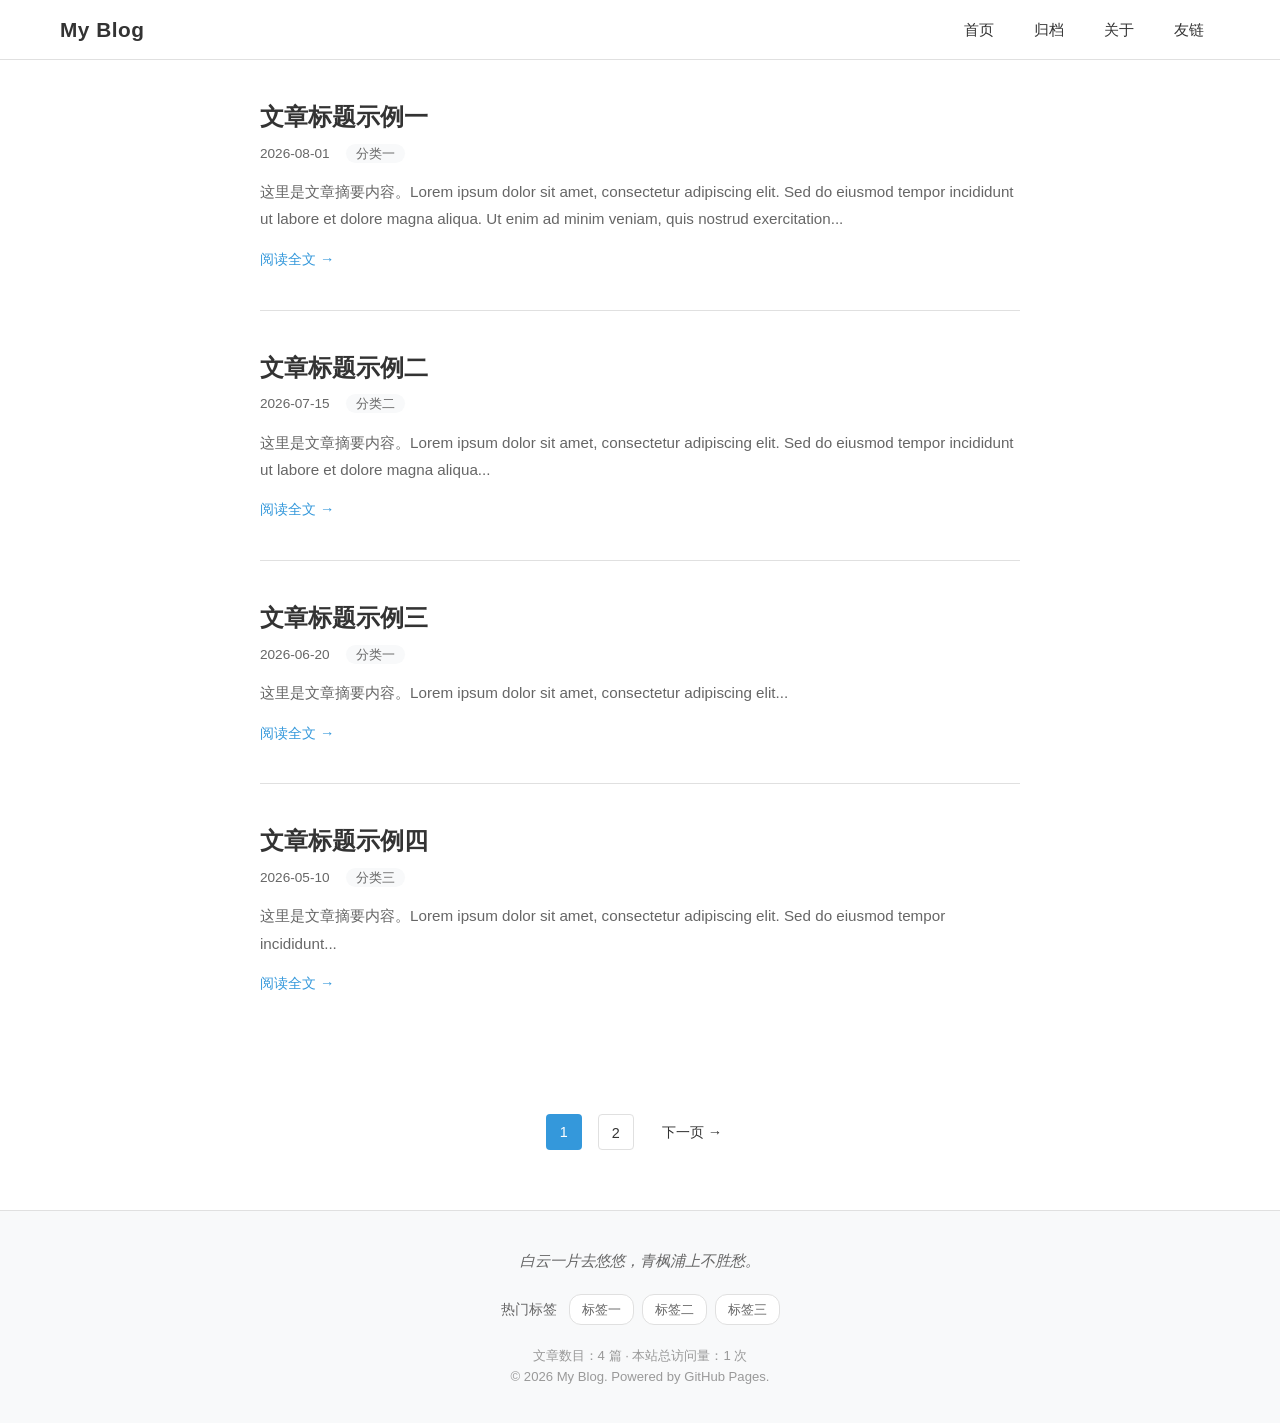
==== index.html @ 08bd2505 "初始化个人博客框架 - 首页/归档/关于/友链页面" ====
<!DOCTYPE html>
<html lang="zh-CN">
<head>
    <meta charset="UTF-8">
    <meta name="viewport" content="width=device-width, initial-scale=1.0">
    <title>My Blog</title>
    <link rel="stylesheet" href="css/style.css">
</head>
<body>
    <!-- 导航栏 -->
    <nav class="navbar">
        <div class="nav-container">
            <a href="index.html" class="nav-logo">My Blog</a>
            <ul class="nav-menu">
                <li><a href="index.html">首页</a></li>
                <li><a href="archives.html">归档</a></li>
                <li><a href="about.html">关于</a></li>
                <li><a href="friends.html">友链</a></li>
            </ul>
            <button class="nav-toggle" aria-label="菜单">
                <span></span><span></span><span></span>
            </button>
        </div>
    </nav>

    <!-- 主要内容区 -->
    <main class="main-content">
        <div class="post-list">
            <!-- 文章卡片 -->
            <article class="post-card">
                <h2 class="post-title"><a href="#">文章标题示例一</a></h2>
                <div class="post-meta">
                    <span class="post-date">2026-08-01</span>
                    <span class="post-category"><a href="#">分类一</a></span>
                </div>
                <div class="post-excerpt">
                    <p>这里是文章摘要内容。Lorem ipsum dolor sit amet, consectetur adipiscing elit. Sed do eiusmod tempor incididunt ut labore et dolore magna aliqua. Ut enim ad minim veniam, quis nostrud exercitation...</p>
                </div>
                <a href="#" class="read-more">阅读全文 →</a>
            </article>

            <article class="post-card">
                <h2 class="post-title"><a href="#">文章标题示例二</a></h2>
                <div class="post-meta">
                    <span class="post-date">2026-07-15</span>
                    <span class="post-category"><a href="#">分类二</a></span>
                </div>
                <div class="post-excerpt">
                    <p>这里是文章摘要内容。Lorem ipsum dolor sit amet, consectetur adipiscing elit. Sed do eiusmod tempor incididunt ut labore et dolore magna aliqua...</p>
                </div>
                <a href="#" class="read-more">阅读全文 →</a>
            </article>

            <article class="post-card">
                <h2 class="post-title"><a href="#">文章标题示例三</a></h2>
                <div class="post-meta">
                    <span class="post-date">2026-06-20</span>
                    <span class="post-category"><a href="#">分类一</a></span>
                </div>
                <div class="post-excerpt">
                    <p>这里是文章摘要内容。Lorem ipsum dolor sit amet, consectetur adipiscing elit...</p>
                </div>
                <a href="#" class="read-more">阅读全文 →</a>
            </article>

            <article class="post-card">
                <h2 class="post-title"><a href="#">文章标题示例四</a></h2>
                <div class="post-meta">
                    <span class="post-date">2026-05-10</span>
                    <span class="post-category"><a href="#">分类三</a></span>
                </div>
                <div class="post-excerpt">
                    <p>这里是文章摘要内容。Lorem ipsum dolor sit amet, consectetur adipiscing elit. Sed do eiusmod tempor incididunt...</p>
                </div>
                <a href="#" class="read-more">阅读全文 →</a>
            </article>

            <!-- 分页 -->
            <div class="pagination">
                <span class="page-current">1</span>
                <a href="#" class="page-link">2</a>
                <a href="#" class="page-next">下一页 →</a>
            </div>
        </div>
    </main>

    <!-- 底部 -->
    <footer class="footer">
        <div class="footer-content">
            <p class="footer-quote">白云一片去悠悠，青枫浦上不胜愁。</p>
            <div class="footer-tags">
                <span class="footer-tags-title">热门标签</span>
                <a href="#">标签一</a>
                <a href="#">标签二</a>
                <a href="#">标签三</a>
            </div>
            <div class="footer-info">
                <p>文章数目：4 篇 · 本站总访问量：<span id="visit-count">0</span> 次</p>
                <p>&copy; 2026 My Blog. Powered by GitHub Pages.</p>
            </div>
        </div>
    </footer>

    <script src="js/main.js"></script>
</body>
</html>
---- css/style.css ----
/* ===== 全局重置 ===== */
* {
    margin: 0;
    padding: 0;
    box-sizing: border-box;
}

:root {
    --primary-color: #3498db;
    --text-color: #333;
    --text-light: #666;
    --bg-color: #fff;
    --bg-light: #f8f9fa;
    --border-color: #e0e0e0;
    --shadow: 0 2px 8px rgba(0, 0, 0, 0.08);
    --max-width: 800px;
    --nav-height: 60px;
}

html {
    scroll-behavior: smooth;
}

body {
    font-family: -apple-system, BlinkMacSystemFont, "Segoe UI", "PingFang SC",
        "Hiragino Sans GB", "Microsoft YaHei", "Helvetica Neue", sans-serif;
    color: var(--text-color);
    background-color: var(--bg-color);
    line-height: 1.8;
    font-size: 16px;
}

a {
    color: var(--primary-color);
    text-decoration: none;
    transition: color 0.2s ease;
}

a:hover {
    color: #2980b9;
}

/* ===== 导航栏 ===== */
.navbar {
    position: fixed;
    top: 0;
    left: 0;
    width: 100%;
    height: var(--nav-height);
    background: rgba(255, 255, 255, 0.95);
    backdrop-filter: blur(10px);
    border-bottom: 1px solid var(--border-color);
    z-index: 1000;
}

.nav-container {
    max-width: 1200px;
    margin: 0 auto;
    height: 100%;
    display: flex;
    align-items: center;
    justify-content: space-between;
    padding: 0 20px;
}

.nav-logo {
    font-size: 1.3rem;
    font-weight: 700;
    color: var(--text-color);
    letter-spacing: 0.5px;
}

.nav-logo:hover {
    color: var(--primary-color);
}

.nav-menu {
    display: flex;
    list-style: none;
    gap: 8px;
}

.nav-menu a {
    display: block;
    padding: 8px 16px;
    color: var(--text-color);
    font-size: 0.95rem;
    border-radius: 4px;
    transition: all 0.2s ease;
}

.nav-menu a:hover {
    background-color: var(--bg-light);
    color: var(--primary-color);
}

.nav-menu a.active {
    color: var(--primary-color);
    font-weight: 600;
}

.nav-toggle {
    display: none;
    flex-direction: column;
    gap: 5px;
    background: none;
    border: none;
    cursor: pointer;
    padding: 4px;
}

.nav-toggle span {
    display: block;
    width: 24px;
    height: 2px;
    background-color: var(--text-color);
    border-radius: 2px;
    transition: all 0.3s ease;
}

.nav-toggle.active span:nth-child(1) {
    transform: rotate(45deg) translate(5px, 5px);
}
.nav-toggle.active span:nth-child(2) {
    opacity: 0;
}
.nav-toggle.active span:nth-child(3) {
    transform: rotate(-45deg) translate(5px, -5px);
}

/* ===== 主要内容区 ===== */
.main-content {
    max-width: var(--max-width);
    margin: 0 auto;
    padding: calc(var(--nav-height) + 40px) 20px 60px;
    min-height: calc(100vh - var(--nav-height));
}

/* ===== 首页文章列表 ===== */
.post-list {
    display: flex;
    flex-direction: column;
    gap: 40px;
}

.post-card {
    padding-bottom: 36px;
    border-bottom: 1px solid var(--border-color);
}

.post-card:last-of-type {
    border-bottom: none;
}

.post-title {
    font-size: 1.5rem;
    margin-bottom: 8px;
    line-height: 1.4;
}

.post-title a {
    color: var(--text-color);
}

.post-title a:hover {
    color: var(--primary-color);
}

.post-meta {
    display: flex;
    gap: 16px;
    font-size: 0.85rem;
    color: var(--text-light);
    margin-bottom: 12px;
}

.post-category a {
    color: var(--text-light);
    background-color: var(--bg-light);
    padding: 2px 10px;
    border-radius: 12px;
    font-size: 0.8rem;
}

.post-category a:hover {
    color: var(--primary-color);
    background-color: #e8f4fc;
}

.post-excerpt {
    color: var(--text-light);
    font-size: 0.95rem;
    margin-bottom: 12px;
}

.post-excerpt p {
    display: -webkit-box;
    -webkit-line-clamp: 3;
    -webkit-box-orient: vertical;
    overflow: hidden;
}

.read-more {
    font-size: 0.9rem;
    font-weight: 500;
}

/* ===== 分页 ===== */
.pagination {
    display: flex;
    justify-content: center;
    align-items: center;
    gap: 16px;
    margin-top: 20px;
    padding-top: 20px;
}

.pagination a,
.pagination span {
    display: inline-block;
    min-width: 36px;
    height: 36px;
    line-height: 36px;
    text-align: center;
    border-radius: 4px;
    font-size: 0.9rem;
}

.page-current {
    background-color: var(--primary-color);
    color: #fff;
}

.page-link {
    border: 1px solid var(--border-color);
    color: var(--text-color);
}

.page-link:hover {
    border-color: var(--primary-color);
    color: var(--primary-color);
}

.page-next {
    color: var(--text-color);
    padding: 0 12px;
}

.page-next:hover {
    color: var(--primary-color);
}

/* ===== 归档页 ===== */
.archives-title {
    font-size: 1.8rem;
    margin-bottom: 36px;
    text-align: center;
}

.archive-year-group {
    margin-bottom: 36px;
}

.archive-year {
    font-size: 1.4rem;
    color: var(--text-color);
    margin-bottom: 16px;
    padding-bottom: 8px;
    border-bottom: 2px solid var(--primary-color);
    display: inline-block;
}

.archive-list {
    list-style: none;
    padding-left: 20px;
}

.archive-item {
    display: flex;
    align-items: baseline;
    gap: 16px;
    padding: 8px 0;
    border-bottom: 1px dashed var(--border-color);
    transition: padding-left 0.2s ease;
}

.archive-item:hover {
    padding-left: 8px;
}

.archive-date {
    color: var(--text-light);
    font-size: 0.85rem;
    min-width: 50px;
    font-variant-numeric: tabular-nums;
}

.archive-link {
    color: var(--text-color);
    font-size: 0.95rem;
}

.archive-link:hover {
    color: var(--primary-color);
}

/* ===== 关于页 ===== */
.about-container {
    max-width: 680px;
    margin: 0 auto;
}

.about-title {
    font-size: 1.8rem;
    margin-bottom: 36px;
    text-align: center;
}

.about-section {
    margin-bottom: 36px;
}

.about-section h2 {
    font-size: 1.2rem;
    margin-bottom: 16px;
    padding-left: 12px;
    border-left: 3px solid var(--primary-color);
}

.about-section p {
    color: var(--text-light);
    margin-bottom: 8px;
}

.contact-list {
    list-style: none;
    padding-left: 12px;
}

.contact-list li {
    padding: 6px 0;
    color: var(--text-light);
}

.contact-list strong {
    color: var(--text-color);
    margin-right: 8px;
}

/* ===== 友链页 ===== */
.friends-container {
    max-width: 800px;
    margin: 0 auto;
}

.friends-title {
    font-size: 1.8rem;
    margin-bottom: 12px;
    text-align: center;
}

.friends-desc {
    text-align: center;
    color: var(--text-light);
    font-size: 0.95rem;
    margin-bottom: 36px;
}

.friends-grid {
    display: grid;
    grid-template-columns: repeat(auto-fill, minmax(340px, 1fr));
    gap: 20px;
}

.friend-card {
    display: flex;
    align-items: center;
    gap: 16px;
    padding: 20px;
    background-color: var(--bg-light);
    border-radius: 8px;
    border: 1px solid var(--border-color);
    transition: all 0.3s ease;
}

.friend-card:hover {
    box-shadow: var(--shadow);
    transform: translateY(-2px);
    border-color: var(--primary-color);
}

.friend-avatar {
    width: 50px;
    height: 50px;
    border-radius: 50%;
    background: linear-gradient(135deg, var(--primary-color), #6dd5fa);
    color: #fff;
    display: flex;
    align-items: center;
    justify-content: center;
    font-size: 1.3rem;
    font-weight: 700;
    flex-shrink: 0;
}

.friend-name {
    font-size: 1.05rem;
    margin-bottom: 4px;
}

.friend-name a {
    color: var(--text-color);
}

.friend-name a:hover {
    color: var(--primary-color);
}

.friend-desc {
    font-size: 0.85rem;
    color: var(--text-light);
}

/* ===== 底部 ===== */
.footer {
    border-top: 1px solid var(--border-color);
    background-color: var(--bg-light);
    padding: 36px 20px;
}

.footer-content {
    max-width: var(--max-width);
    margin: 0 auto;
    text-align: center;
}

.footer-quote {
    font-size: 0.95rem;
    color: var(--text-light);
    margin-bottom: 20px;
    font-style: italic;
}

.footer-tags {
    display: flex;
    justify-content: center;
    flex-wrap: wrap;
    gap: 8px;
    margin-bottom: 20px;
    align-items: center;
}

.footer-tags-title {
    color: var(--text-light);
    font-size: 0.85rem;
    margin-right: 4px;
}

.footer-tags a {
    display: inline-block;
    padding: 3px 12px;
    border-radius: 12px;
    background-color: #fff;
    border: 1px solid var(--border-color);
    color: var(--text-light);
    font-size: 0.8rem;
    transition: all 0.2s ease;
}

.footer-tags a:hover {
    color: var(--primary-color);
    border-color: var(--primary-color);
}

.footer-info {
    font-size: 0.82rem;
    color: #999;
    line-height: 1.6;
}

/* ===== 响应式 ===== */
@media (max-width: 768px) {
    .nav-toggle {
        display: flex;
    }

    .nav-menu {
        position: fixed;
        top: var(--nav-height);
        left: 0;
        width: 100%;
        flex-direction: column;
        background: rgba(255, 255, 255, 0.98);
        backdrop-filter: blur(10px);
        border-bottom: 1px solid var(--border-color);
        padding: 10px 0;
        gap: 0;
        transform: translateY(-150%);
        transition: transform 0.3s ease;
    }

    .nav-menu.active {
        transform: translateY(0);
    }

    .nav-menu a {
        padding: 12px 20px;
        border-radius: 0;
    }

    .main-content {
        padding-top: calc(var(--nav-height) + 24px);
    }

    .post-title {
        font-size: 1.25rem;
    }

    .friends-grid {
        grid-template-columns: 1fr;
    }

    .archive-item {
        flex-direction: column;
        gap: 4px;
    }

    .archive-list {
        padding-left: 0;
    }
}
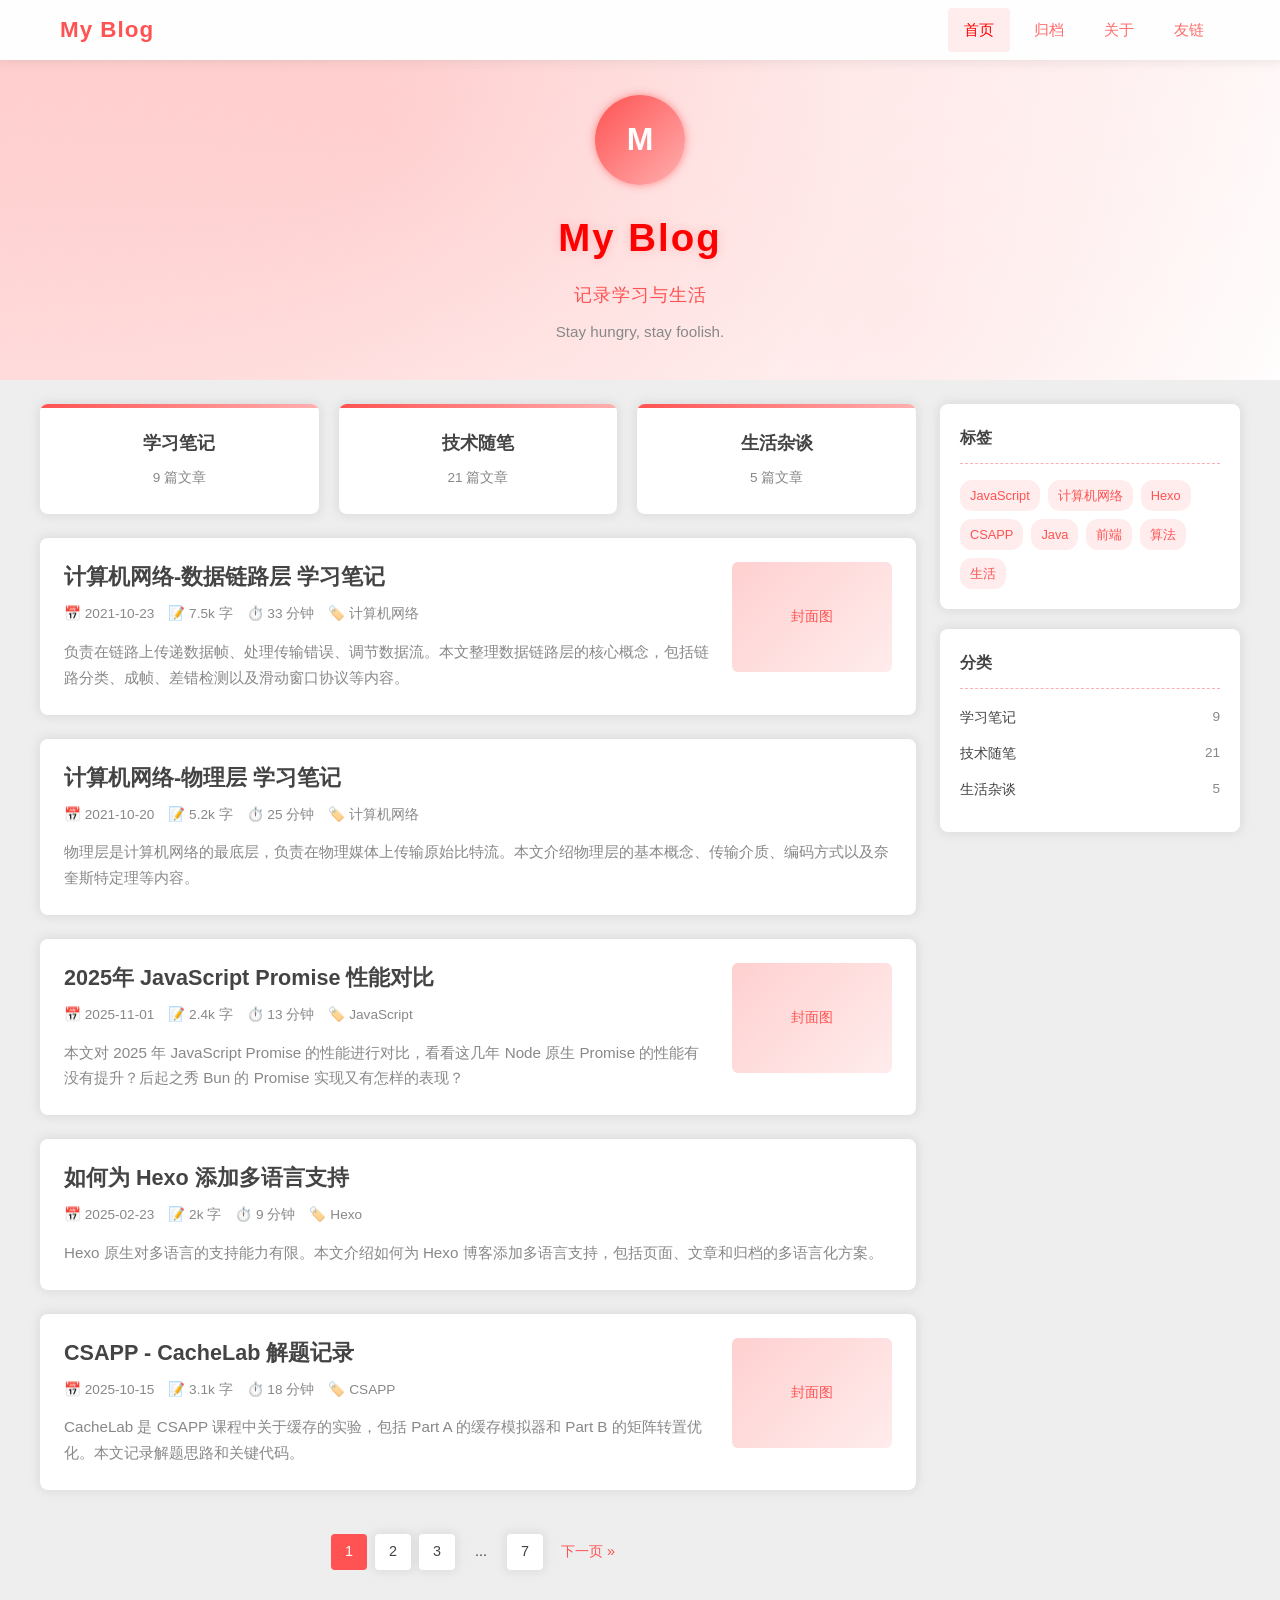
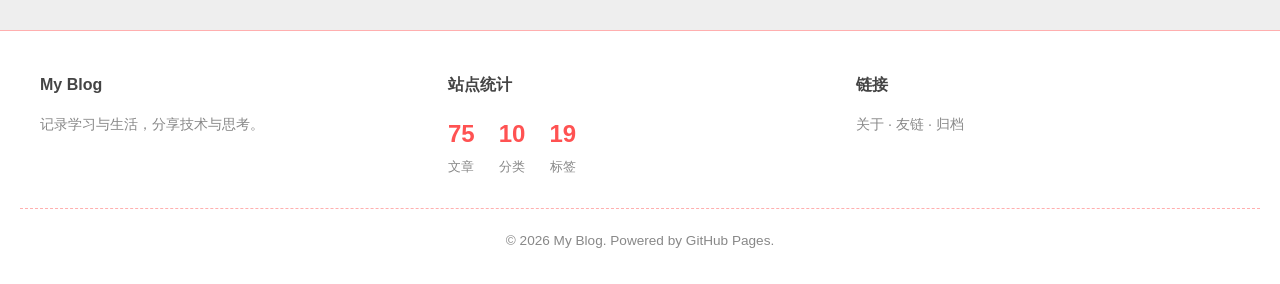
==== commit d0847d04: "重构为 d-sketon / hexo-theme-reimu 风格：红色系主题、首页头像区、文章详情页目录侧边栏、统一页脚统计" ====
--- a/index.html
+++ b/index.html
@@ -7,12 +7,12 @@
     <link rel="stylesheet" href="css/style.css">
 </head>
 <body>
-    <!-- 导航栏 -->
+    <!-- 顶部导航 -->
     <nav class="navbar">
         <div class="nav-container">
             <a href="index.html" class="nav-logo">My Blog</a>
             <ul class="nav-menu">
-                <li><a href="index.html">首页</a></li>
+                <li><a href="index.html" class="active">首页</a></li>
                 <li><a href="archives.html">归档</a></li>
                 <li><a href="about.html">关于</a></li>
                 <li><a href="friends.html">友链</a></li>
@@ -23,81 +23,187 @@
         </div>
     </nav>
 
-    <!-- 主要内容区 -->
-    <main class="main-content">
-        <div class="post-list">
-            <!-- 文章卡片 -->
-            <article class="post-card">
-                <h2 class="post-title"><a href="#">文章标题示例一</a></h2>
-                <div class="post-meta">
-                    <span class="post-date">2026-08-01</span>
-                    <span class="post-category"><a href="#">分类一</a></span>
-                </div>
-                <div class="post-excerpt">
-                    <p>这里是文章摘要内容。Lorem ipsum dolor sit amet, consectetur adipiscing elit. Sed do eiusmod tempor incididunt ut labore et dolore magna aliqua. Ut enim ad minim veniam, quis nostrud exercitation...</p>
-                </div>
-                <a href="#" class="read-more">阅读全文 →</a>
-            </article>
-
-            <article class="post-card">
-                <h2 class="post-title"><a href="#">文章标题示例二</a></h2>
-                <div class="post-meta">
-                    <span class="post-date">2026-07-15</span>
-                    <span class="post-category"><a href="#">分类二</a></span>
-                </div>
-                <div class="post-excerpt">
-                    <p>这里是文章摘要内容。Lorem ipsum dolor sit amet, consectetur adipiscing elit. Sed do eiusmod tempor incididunt ut labore et dolore magna aliqua...</p>
-                </div>
-                <a href="#" class="read-more">阅读全文 →</a>
-            </article>
-
-            <article class="post-card">
-                <h2 class="post-title"><a href="#">文章标题示例三</a></h2>
-                <div class="post-meta">
-                    <span class="post-date">2026-06-20</span>
-                    <span class="post-category"><a href="#">分类一</a></span>
-                </div>
-                <div class="post-excerpt">
-                    <p>这里是文章摘要内容。Lorem ipsum dolor sit amet, consectetur adipiscing elit...</p>
-                </div>
-                <a href="#" class="read-more">阅读全文 →</a>
-            </article>
-
-            <article class="post-card">
-                <h2 class="post-title"><a href="#">文章标题示例四</a></h2>
-                <div class="post-meta">
-                    <span class="post-date">2026-05-10</span>
-                    <span class="post-category"><a href="#">分类三</a></span>
-                </div>
-                <div class="post-excerpt">
-                    <p>这里是文章摘要内容。Lorem ipsum dolor sit amet, consectetur adipiscing elit. Sed do eiusmod tempor incididunt...</p>
-                </div>
-                <a href="#" class="read-more">阅读全文 →</a>
-            </article>
-
-            <!-- 分页 -->
-            <div class="pagination">
-                <span class="page-current">1</span>
-                <a href="#" class="page-link">2</a>
-                <a href="#" class="page-next">下一页 →</a>
-            </div>
-        </div>
-    </main>
+    <!-- 首页头部 -->
+    <header class="header-hero">
+        <div class="hero-inner">
+            <div class="hero-avatar">M</div>
+            <h1 class="hero-title">My Blog</h1>
+            <p class="hero-subtitle">记录学习与生活</p>
+            <p class="hero-desc">Stay hungry, stay foolish.</p>
+        </div>
+    </header>
+
+    <!-- 主体内容 -->
+    <div id="wrap">
+        <div class="content">
+            <main id="main">
+                <!-- 分类卡片 -->
+                <div class="category-grid">
+                    <a href="#" class="category-card">
+                        <div class="category-name">学习笔记</div>
+                        <div class="category-count">9 篇文章</div>
+                    </a>
+                    <a href="#" class="category-card">
+                        <div class="category-name">技术随笔</div>
+                        <div class="category-count">21 篇文章</div>
+                    </a>
+                    <a href="#" class="category-card">
+                        <div class="category-name">生活杂谈</div>
+                        <div class="category-count">5 篇文章</div>
+                    </a>
+                </div>
+
+                <!-- 文章列表 -->
+                <div class="post-list">
+                    <article class="post-card">
+                        <div class="post-card-main">
+                            <h2 class="post-title"><a href="post.html">计算机网络-数据链路层 学习笔记</a></h2>
+                            <div class="post-meta">
+                                <span>📅 2021-10-23</span>
+                                <span>📝 7.5k 字</span>
+                                <span>⏱️ 33 分钟</span>
+                                <span>🏷️ <a href="#">计算机网络</a></span>
+                            </div>
+                            <div class="post-excerpt">
+                                <p>负责在链路上传递数据帧、处理传输错误、调节数据流。本文整理数据链路层的核心概念，包括链路分类、成帧、差错检测以及滑动窗口协议等内容。</p>
+                            </div>
+                        </div>
+                        <div class="post-card-thumb">封面图</div>
+                    </article>
+
+                    <article class="post-card">
+                        <div class="post-card-main">
+                            <h2 class="post-title"><a href="post.html">计算机网络-物理层 学习笔记</a></h2>
+                            <div class="post-meta">
+                                <span>📅 2021-10-20</span>
+                                <span>📝 5.2k 字</span>
+                                <span>⏱️ 25 分钟</span>
+                                <span>🏷️ <a href="#">计算机网络</a></span>
+                            </div>
+                            <div class="post-excerpt">
+                                <p>物理层是计算机网络的最底层，负责在物理媒体上传输原始比特流。本文介绍物理层的基本概念、传输介质、编码方式以及奈奎斯特定理等内容。</p>
+                            </div>
+                        </div>
+                    </article>
+
+                    <article class="post-card">
+                        <div class="post-card-main">
+                            <h2 class="post-title"><a href="post.html">2025年 JavaScript Promise 性能对比</a></h2>
+                            <div class="post-meta">
+                                <span>📅 2025-11-01</span>
+                                <span>📝 2.4k 字</span>
+                                <span>⏱️ 13 分钟</span>
+                                <span>🏷️ <a href="#">JavaScript</a></span>
+                            </div>
+                            <div class="post-excerpt">
+                                <p>本文对 2025 年 JavaScript Promise 的性能进行对比，看看这几年 Node 原生 Promise 的性能有没有提升？后起之秀 Bun 的 Promise 实现又有怎样的表现？</p>
+                            </div>
+                        </div>
+                        <div class="post-card-thumb">封面图</div>
+                    </article>
+
+                    <article class="post-card">
+                        <div class="post-card-main">
+                            <h2 class="post-title"><a href="post.html">如何为 Hexo 添加多语言支持</a></h2>
+                            <div class="post-meta">
+                                <span>📅 2025-02-23</span>
+                                <span>📝 2k 字</span>
+                                <span>⏱️ 9 分钟</span>
+                                <span>🏷️ <a href="#">Hexo</a></span>
+                            </div>
+                            <div class="post-excerpt">
+                                <p>Hexo 原生对多语言的支持能力有限。本文介绍如何为 Hexo 博客添加多语言支持，包括页面、文章和归档的多语言化方案。</p>
+                            </div>
+                        </div>
+                    </article>
+
+                    <article class="post-card">
+                        <div class="post-card-main">
+                            <h2 class="post-title"><a href="post.html">CSAPP - CacheLab 解题记录</a></h2>
+                            <div class="post-meta">
+                                <span>📅 2025-10-15</span>
+                                <span>📝 3.1k 字</span>
+                                <span>⏱️ 18 分钟</span>
+                                <span>🏷️ <a href="#">CSAPP</a></span>
+                            </div>
+                            <div class="post-excerpt">
+                                <p>CacheLab 是 CSAPP 课程中关于缓存的实验，包括 Part A 的缓存模拟器和 Part B 的矩阵转置优化。本文记录解题思路和关键代码。</p>
+                            </div>
+                        </div>
+                        <div class="post-card-thumb">封面图</div>
+                    </article>
+                </div>
+
+                <!-- 分页 -->
+                <div class="pagination">
+                    <span class="page-current">1</span>
+                    <a href="#" class="page-link">2</a>
+                    <a href="#" class="page-link">3</a>
+                    <span>...</span>
+                    <a href="#" class="page-link">7</a>
+                    <a href="#" class="page-next">下一页 »</a>
+                </div>
+            </main>
+
+            <!-- 侧边栏 -->
+            <aside class="sidebar">
+                <div class="sidebar-card">
+                    <h3 class="sidebar-title">标签</h3>
+                    <div class="tag-cloud">
+                        <a href="#">JavaScript</a>
+                        <a href="#">计算机网络</a>
+                        <a href="#">Hexo</a>
+                        <a href="#">CSAPP</a>
+                        <a href="#">Java</a>
+                        <a href="#">前端</a>
+                        <a href="#">算法</a>
+                        <a href="#">生活</a>
+                    </div>
+                </div>
+
+                <div class="sidebar-card">
+                    <h3 class="sidebar-title">分类</h3>
+                    <ul class="sidebar-list">
+                        <li><a href="#">学习笔记 <span class="count">9</span></a></li>
+                        <li><a href="#">技术随笔 <span class="count">21</span></a></li>
+                        <li><a href="#">生活杂谈 <span class="count">5</span></a></li>
+                    </ul>
+                </div>
+            </aside>
+        </div>
+    </div>
 
     <!-- 底部 -->
     <footer class="footer">
-        <div class="footer-content">
-            <p class="footer-quote">白云一片去悠悠，青枫浦上不胜愁。</p>
-            <div class="footer-tags">
-                <span class="footer-tags-title">热门标签</span>
-                <a href="#">标签一</a>
-                <a href="#">标签二</a>
-                <a href="#">标签三</a>
+        <div class="footer-inner">
+            <div class="footer-col">
+                <h4 class="footer-col-title">My Blog</h4>
+                <p>记录学习与生活，分享技术与思考。</p>
             </div>
-            <div class="footer-info">
-                <p>文章数目：4 篇 · 本站总访问量：<span id="visit-count">0</span> 次</p>
-                <p>&copy; 2026 My Blog. Powered by GitHub Pages.</p>
+            <div class="footer-col">
+                <h4 class="footer-col-title">站点统计</h4>
+                <div class="footer-stats">
+                    <div class="footer-stat">
+                        <div class="footer-stat-value">75</div>
+                        <div class="footer-stat-label">文章</div>
+                    </div>
+                    <div class="footer-stat">
+                        <div class="footer-stat-value">10</div>
+                        <div class="footer-stat-label">分类</div>
+                    </div>
+                    <div class="footer-stat">
+                        <div class="footer-stat-value">19</div>
+                        <div class="footer-stat-label">标签</div>
+                    </div>
+                </div>
             </div>
+            <div class="footer-col">
+                <h4 class="footer-col-title">链接</h4>
+                <p><a href="about.html">关于</a> · <a href="friends.html">友链</a> · <a href="archives.html">归档</a></p>
+            </div>
+        </div>
+        <div class="footer-bottom">
+            <p>&copy; 2026 My Blog. Powered by GitHub Pages.</p>
         </div>
     </footer>
 
--- a/css/style.css
+++ b/css/style.css
@@ -1,4 +1,4 @@
-/* ===== 全局重置 ===== */
+/* ===== d-sketon / hexo-theme-reimu 风格重置 ===== */
 * {
     margin: 0;
     padding: 0;
@@ -6,14 +6,28 @@
 }
 
 :root {
-    --primary-color: #3498db;
-    --text-color: #333;
-    --text-light: #666;
-    --bg-color: #fff;
-    --bg-light: #f8f9fa;
-    --border-color: #e0e0e0;
-    --shadow: 0 2px 8px rgba(0, 0, 0, 0.08);
-    --max-width: 800px;
+    --red-0: #ff0000;
+    --red-1: #ff5252;
+    --red-2: #ff7c7c;
+    --red-3: #ffafaf;
+    --red-4: #ffd0d0;
+    --red-5: #ffecec;
+    --red-6: #fff7f7;
+    --grey-9: #888;
+    --color-default: #444;
+    --color-border: var(--red-3);
+    --color-link: var(--red-1);
+    --color-background: #eee;
+    --color-code-background: #f8f8f8;
+    --color-header-background: rgba(255, 255, 255, 0.9);
+    --color-footer-background: #fff;
+    --color-wrap: #fff;
+    --color-meta-shadow: var(--red-6);
+    --color-hover-shadow: rgba(120, 120, 120, 0.15);
+    --shadow-card: 0 0 10px 2px var(--color-hover-shadow);
+    --shadow-card-hover: 0 0 10px 4px var(--color-hover-shadow);
+    --shadow-red-6: 0 0 8px rgba(255, 78, 78, 0.6);
+    --max-width: 1200px;
     --nav-height: 60px;
 }
 
@@ -24,37 +38,42 @@
 body {
     font-family: -apple-system, BlinkMacSystemFont, "Segoe UI", "PingFang SC",
         "Hiragino Sans GB", "Microsoft YaHei", "Helvetica Neue", sans-serif;
-    color: var(--text-color);
-    background-color: var(--bg-color);
+    color: var(--color-default);
+    background: var(--color-background);
     line-height: 1.8;
     font-size: 16px;
 }
 
 a {
-    color: var(--primary-color);
+    color: var(--color-link);
     text-decoration: none;
     transition: color 0.2s ease;
 }
 
 a:hover {
-    color: #2980b9;
-}
-
-/* ===== 导航栏 ===== */
+    color: var(--red-0);
+}
+
+/* ===== 顶部导航 ===== */
 .navbar {
     position: fixed;
     top: 0;
     left: 0;
-    width: 100%;
+    right: 0;
     height: var(--nav-height);
+    background: var(--color-header-background);
+    box-shadow: var(--shadow-card);
+    backdrop-filter: blur(10px);
+    z-index: 200;
+    transition: background 1s, top 0.3s;
+}
+
+.navbar:hover {
     background: rgba(255, 255, 255, 0.95);
-    backdrop-filter: blur(10px);
-    border-bottom: 1px solid var(--border-color);
-    z-index: 1000;
 }
 
 .nav-container {
-    max-width: 1200px;
+    max-width: var(--max-width);
     margin: 0 auto;
     height: 100%;
     display: flex;
@@ -64,14 +83,14 @@
 }
 
 .nav-logo {
-    font-size: 1.3rem;
-    font-weight: 700;
-    color: var(--text-color);
-    letter-spacing: 0.5px;
+    font-size: 1.4rem;
+    font-weight: 700;
+    color: var(--red-1);
+    letter-spacing: 1px;
 }
 
 .nav-logo:hover {
-    color: var(--primary-color);
+    color: var(--red-0);
 }
 
 .nav-menu {
@@ -83,20 +102,19 @@
 .nav-menu a {
     display: block;
     padding: 8px 16px;
-    color: var(--text-color);
+    color: var(--red-1);
     font-size: 0.95rem;
+    font-weight: 500;
     border-radius: 4px;
     transition: all 0.2s ease;
-}
-
-.nav-menu a:hover {
-    background-color: var(--bg-light);
-    color: var(--primary-color);
-}
-
+    opacity: 0.85;
+}
+
+.nav-menu a:hover,
 .nav-menu a.active {
-    color: var(--primary-color);
-    font-weight: 600;
+    color: var(--red-0);
+    background: var(--red-5);
+    opacity: 1;
 }
 
 .nav-toggle {
@@ -113,7 +131,7 @@
     display: block;
     width: 24px;
     height: 2px;
-    background-color: var(--text-color);
+    background-color: var(--red-1);
     border-radius: 2px;
     transition: all 0.3s ease;
 }
@@ -121,279 +139,798 @@
 .nav-toggle.active span:nth-child(1) {
     transform: rotate(45deg) translate(5px, 5px);
 }
+
 .nav-toggle.active span:nth-child(2) {
     opacity: 0;
 }
+
 .nav-toggle.active span:nth-child(3) {
     transform: rotate(-45deg) translate(5px, -5px);
 }
 
-/* ===== 主要内容区 ===== */
-.main-content {
-    max-width: var(--max-width);
+/* ===== 头部横幅 / 首页 Hero ===== */
+.header-hero {
+    min-height: 320px;
+    height: 35vh;
+    max-height: 420px;
+    display: flex;
+    align-items: center;
+    justify-content: center;
+    text-align: center;
+    background: linear-gradient(135deg, var(--red-4) 0%, var(--red-5) 50%, #fff 100%);
+    position: relative;
+    margin-top: var(--nav-height);
+    overflow: hidden;
+}
+
+.header-hero::before {
+    content: "";
+    position: absolute;
+    top: 0;
+    left: 0;
+    right: 0;
+    bottom: 0;
+    background: radial-gradient(circle at 30% 20%, rgba(255, 82, 82, 0.12) 0%, transparent 50%),
+                radial-gradient(circle at 70% 80%, rgba(255, 175, 175, 0.15) 0%, transparent 50%);
+}
+
+.hero-inner {
+    position: relative;
+    z-index: 1;
+    padding: 20px;
+}
+
+.hero-avatar {
+    width: 90px;
+    height: 90px;
+    border-radius: 50%;
+    margin: 0 auto 18px;
+    background: linear-gradient(135deg, var(--red-1), var(--red-3));
+    color: #fff;
+    display: flex;
+    align-items: center;
+    justify-content: center;
+    font-size: 2rem;
+    font-weight: 700;
+    box-shadow: var(--shadow-red-6);
+}
+
+.hero-title {
+    font-size: 2.4rem;
+    font-weight: 700;
+    color: var(--red-0);
+    letter-spacing: 2px;
+    margin-bottom: 8px;
+    text-shadow: 0 0 10px rgba(255, 82, 82, 0.25);
+}
+
+.hero-subtitle {
+    font-size: 1.1rem;
+    color: var(--red-1);
+    letter-spacing: 1px;
+    margin-bottom: 6px;
+}
+
+.hero-desc {
+    font-size: 0.95rem;
+    color: var(--grey-9);
+}
+
+/* ===== 页面内容容器 ===== */
+#wrap {
+    background: var(--color-background);
+    min-height: calc(100vh - var(--nav-height));
+    padding: 24px 20px 60px;
+}
+
+.content {
+    position: relative;
+    display: flex;
+    align-items: stretch;
+    max-width: 1200px;
     margin: 0 auto;
-    padding: calc(var(--nav-height) + 40px) 20px 60px;
-    min-height: calc(100vh - var(--nav-height));
-}
-
-/* ===== 首页文章列表 ===== */
+    gap: 24px;
+}
+
+#main {
+    flex: 1;
+    min-width: 0;
+}
+
+.wrap-card {
+    background: var(--color-wrap);
+    border-radius: 8px;
+    box-shadow: var(--shadow-card);
+    padding: 36px;
+    margin-bottom: 24px;
+    transition: box-shadow 0.3s ease;
+}
+
+.wrap-card:hover {
+    box-shadow: var(--shadow-card-hover);
+}
+
+/* ===== 侧边栏 ===== */
+.sidebar {
+    width: 300px;
+    flex-shrink: 0;
+}
+
+.sidebar-card {
+    background: var(--color-wrap);
+    border-radius: 8px;
+    box-shadow: var(--shadow-card);
+    padding: 20px;
+    margin-bottom: 20px;
+}
+
+.sidebar-title {
+    font-size: 1rem;
+    font-weight: 700;
+    color: var(--color-default);
+    margin-bottom: 16px;
+    padding-bottom: 10px;
+    border-bottom: 1px dashed var(--color-border);
+}
+
+.sidebar-list {
+    list-style: none;
+}
+
+.sidebar-list li {
+    margin-bottom: 10px;
+}
+
+.sidebar-list a {
+    color: var(--color-default);
+    font-size: 0.9rem;
+    display: flex;
+    justify-content: space-between;
+}
+
+.sidebar-list a:hover {
+    color: var(--red-1);
+}
+
+.sidebar-list .count {
+    color: var(--grey-9);
+    font-size: 0.85rem;
+}
+
+.tag-cloud {
+    display: flex;
+    flex-wrap: wrap;
+    gap: 8px;
+}
+
+.tag-cloud a {
+    display: inline-block;
+    padding: 4px 10px;
+    border-radius: 12px;
+    background: var(--red-5);
+    color: var(--red-1);
+    font-size: 0.8rem;
+    transition: all 0.2s ease;
+}
+
+.tag-cloud a:hover {
+    background: var(--red-1);
+    color: #fff;
+}
+
+/* ===== 首页分类卡片 ===== */
+.category-grid {
+    display: grid;
+    grid-template-columns: repeat(auto-fill, minmax(220px, 1fr));
+    gap: 20px;
+    margin-bottom: 24px;
+}
+
+.category-card {
+    display: block;
+    background: var(--color-wrap);
+    border-radius: 8px;
+    box-shadow: var(--shadow-card);
+    padding: 24px;
+    text-align: center;
+    transition: all 0.3s ease;
+    position: relative;
+    overflow: hidden;
+}
+
+.category-card::before {
+    content: "";
+    position: absolute;
+    top: 0;
+    left: 0;
+    right: 0;
+    height: 4px;
+    background: linear-gradient(90deg, var(--red-1), var(--red-3));
+}
+
+.category-card:hover {
+    transform: translateY(-3px);
+    box-shadow: var(--shadow-card-hover);
+}
+
+.category-card:hover .category-name {
+    color: var(--red-0);
+}
+
+.category-name {
+    font-size: 1.1rem;
+    font-weight: 700;
+    color: var(--color-default);
+    margin-bottom: 6px;
+}
+
+.category-count {
+    font-size: 0.85rem;
+    color: var(--grey-9);
+}
+
+/* ===== 文章列表（首页 / 归档） ===== */
 .post-list {
     display: flex;
     flex-direction: column;
-    gap: 40px;
+    gap: 24px;
 }
 
 .post-card {
-    padding-bottom: 36px;
-    border-bottom: 1px solid var(--border-color);
-}
-
-.post-card:last-of-type {
-    border-bottom: none;
+    display: flex;
+    gap: 20px;
+    background: var(--color-wrap);
+    border-radius: 8px;
+    box-shadow: var(--shadow-card);
+    padding: 24px;
+    transition: all 0.3s ease;
+}
+
+.post-card:hover {
+    box-shadow: var(--shadow-card-hover);
+}
+
+.post-card-main {
+    flex: 1;
+    min-width: 0;
+}
+
+.post-card-thumb {
+    width: 160px;
+    height: 110px;
+    border-radius: 6px;
+    background: linear-gradient(135deg, var(--red-4), var(--red-5));
+    flex-shrink: 0;
+    display: flex;
+    align-items: center;
+    justify-content: center;
+    color: var(--red-1);
+    font-size: 0.85rem;
+    overflow: hidden;
+}
+
+.post-card-thumb img {
+    width: 100%;
+    height: 100%;
+    object-fit: cover;
 }
 
 .post-title {
+    font-size: 1.35rem;
+    font-weight: 700;
+    line-height: 1.4;
+    margin-bottom: 10px;
+}
+
+.post-title a {
+    color: var(--color-default);
+}
+
+.post-title a:hover {
+    color: var(--red-1);
+}
+
+.post-meta {
+    display: flex;
+    flex-wrap: wrap;
+    gap: 14px;
+    font-size: 0.85rem;
+    color: var(--grey-9);
+    margin-bottom: 12px;
+}
+
+.post-meta span {
+    display: inline-flex;
+    align-items: center;
+    gap: 4px;
+}
+
+.post-meta a {
+    color: var(--grey-9);
+}
+
+.post-meta a:hover {
+    color: var(--red-1);
+}
+
+.post-excerpt {
+    color: var(--grey-9);
+    font-size: 0.95rem;
+    line-height: 1.7;
+}
+
+.post-excerpt p {
+    display: -webkit-box;
+    -webkit-line-clamp: 2;
+    -webkit-box-orient: vertical;
+    overflow: hidden;
+}
+
+/* ===== 分页 ===== */
+.pagination {
+    display: flex;
+    justify-content: center;
+    align-items: center;
+    gap: 8px;
+    margin-top: 32px;
+    padding-top: 12px;
+}
+
+.pagination a,
+.pagination span {
+    display: inline-flex;
+    align-items: center;
+    justify-content: center;
+    min-width: 36px;
+    height: 36px;
+    padding: 0 10px;
+    border-radius: 4px;
+    font-size: 0.9rem;
+    transition: all 0.2s ease;
+}
+
+.page-current {
+    background: var(--red-1);
+    color: #fff;
+}
+
+.page-link {
+    background: var(--color-wrap);
+    box-shadow: var(--shadow-card);
+    color: var(--color-default);
+}
+
+.page-link:hover {
+    background: var(--red-1);
+    color: #fff;
+}
+
+.page-next {
+    color: var(--red-1);
+}
+
+.page-next:hover {
+    color: var(--red-0);
+}
+
+/* ===== 通用页面标题 ===== */
+.page-title {
+    font-size: 1.8rem;
+    font-weight: 700;
+    text-align: center;
+    margin-bottom: 36px;
+    color: var(--color-default);
+    position: relative;
+    padding-bottom: 16px;
+}
+
+.page-title::after {
+    content: "";
+    position: absolute;
+    bottom: 0;
+    left: 50%;
+    transform: translateX(-50%);
+    width: 60px;
+    height: 4px;
+    background: linear-gradient(90deg, var(--red-1), var(--red-3));
+    border-radius: 2px;
+}
+
+/* ===== 归档页 ===== */
+.archive-year-group {
+    margin-bottom: 32px;
+}
+
+.archive-year {
     font-size: 1.5rem;
-    margin-bottom: 8px;
+    font-weight: 700;
+    color: var(--red-1);
+    margin-bottom: 16px;
+    padding-left: 12px;
+    border-left: 4px solid var(--red-1);
+}
+
+.archive-list {
+    list-style: none;
+}
+
+.archive-item {
+    display: flex;
+    align-items: baseline;
+    gap: 16px;
+    padding: 10px 0;
+    border-bottom: 1px dashed var(--color-border);
+    transition: padding-left 0.2s ease;
+}
+
+.archive-item:hover {
+    padding-left: 8px;
+}
+
+.archive-date {
+    color: var(--grey-9);
+    font-size: 0.9rem;
+    min-width: 56px;
+    font-variant-numeric: tabular-nums;
+}
+
+.archive-link {
+    color: var(--color-default);
+    font-size: 1rem;
+}
+
+.archive-link:hover {
+    color: var(--red-1);
+}
+
+/* ===== 文章详情页 ===== */
+.article-header {
+    text-align: center;
+    padding-bottom: 24px;
+    margin-bottom: 24px;
+    border-bottom: 1px dashed var(--color-border);
+}
+
+.article-title {
+    font-size: 1.9rem;
+    font-weight: 700;
     line-height: 1.4;
-}
-
-.post-title a {
-    color: var(--text-color);
-}
-
-.post-title a:hover {
-    color: var(--primary-color);
-}
-
-.post-meta {
-    display: flex;
+    color: var(--color-default);
+    margin-bottom: 16px;
+}
+
+.article-meta {
+    display: flex;
+    justify-content: center;
+    flex-wrap: wrap;
     gap: 16px;
     font-size: 0.85rem;
-    color: var(--text-light);
-    margin-bottom: 12px;
-}
-
-.post-category a {
-    color: var(--text-light);
-    background-color: var(--bg-light);
-    padding: 2px 10px;
+    color: var(--grey-9);
+}
+
+.article-meta span,
+.article-meta a {
+    display: inline-flex;
+    align-items: center;
+    gap: 4px;
+}
+
+.article-entry {
+    font-size: 1rem;
+    line-height: 1.8;
+    color: var(--color-default);
+}
+
+.article-entry h1,
+.article-entry h2,
+.article-entry h3,
+.article-entry h4,
+.article-entry h5,
+.article-entry h6 {
+    font-weight: 700;
+    margin: 1.5em 0 0.6em;
+    color: var(--color-default);
+}
+
+.article-entry h1 {
+    font-size: 1.8em;
+}
+
+.article-entry h2 {
+    font-size: 1.55em;
+    position: relative;
+    padding-bottom: 12px;
+    border-bottom: 1px solid #eee;
+}
+
+.article-entry h2::after {
+    content: "";
+    position: absolute;
+    left: 0;
+    bottom: -2px;
+    width: 1em;
+    height: 6px;
+    background: var(--red-1);
+    border-radius: 3px;
+    box-shadow: var(--shadow-red-6);
+    transition: width 0.3s ease;
+}
+
+.article-entry h2:hover::after {
+    width: 2.5em;
+}
+
+.article-entry h3 {
+    font-size: 1.3em;
+}
+
+.article-entry h4 {
+    font-size: 1.15em;
+}
+
+.article-entry p {
+    margin-bottom: 1em;
+}
+
+.article-entry ul,
+.article-entry ol {
+    margin: 0 0 1em 1.5em;
+}
+
+.article-entry ul {
+    list-style: disc;
+}
+
+.article-entry ol {
+    list-style: decimal;
+}
+
+.article-entry li {
+    margin-bottom: 0.4em;
+}
+
+.article-entry strong {
+    font-weight: 700;
+    color: var(--color-default);
+}
+
+.article-entry a {
+    color: var(--red-1);
+    border-bottom: 1px dashed var(--red-3);
+}
+
+.article-entry a:hover {
+    color: var(--red-0);
+    border-bottom-color: var(--red-1);
+}
+
+.article-entry hr {
+    margin: 24px 0;
+    height: 4px;
+    border: none;
+    background-image: linear-gradient(to right, var(--red-1) 50%, transparent 0%);
+    background-size: 50px 4px;
+    background-repeat: repeat-x;
+    filter: drop-shadow(0 0 2px var(--red-1));
+    opacity: 0.5;
+}
+
+.article-entry code {
+    background: var(--color-code-background);
+    padding: 2px 6px;
+    border-radius: 4px;
+    font-family: "SFMono-Regular", Consolas, "Liberation Mono", Menlo, monospace;
+    font-size: 0.9em;
+    color: var(--red-1);
+}
+
+.article-entry pre {
+    background: var(--color-code-background);
+    padding: 16px;
+    border-radius: 6px;
+    overflow-x: auto;
+    margin-bottom: 1em;
+}
+
+.article-entry pre code {
+    background: none;
+    padding: 0;
+    color: var(--color-default);
+}
+
+/* ===== 目录（TOC）===== */
+.toc-wrap {
+    position: sticky;
+    top: calc(var(--nav-height) + 20px);
+}
+
+.toc-list {
+    list-style: none;
+    max-height: calc(100vh - var(--nav-height) - 80px);
+    overflow-y: auto;
+}
+
+.toc-list li {
+    margin-bottom: 6px;
+}
+
+.toc-list a {
+    display: block;
+    padding: 4px 8px;
+    border-radius: 4px;
+    color: var(--grey-9);
+    font-size: 0.88rem;
+    line-height: 1.5;
+    transition: all 0.2s ease;
+}
+
+.toc-list a:hover,
+.toc-list a.active {
+    color: var(--red-1);
+    background: var(--red-5);
+}
+
+.toc-list .toc-h2 {
+    padding-left: 8px;
+}
+
+.toc-list .toc-h3 {
+    padding-left: 20px;
+    font-size: 0.82rem;
+}
+
+.toc-list .toc-h4 {
+    padding-left: 32px;
+    font-size: 0.8rem;
+}
+
+/* ===== 文章底部元信息 ===== */
+.article-footer {
+    margin-top: 40px;
+    padding-top: 24px;
+    border-top: 1px dashed var(--color-border);
+    font-size: 0.9rem;
+    color: var(--grey-9);
+}
+
+.article-footer p {
+    margin-bottom: 8px;
+}
+
+.article-footer a {
+    color: var(--red-1);
+}
+
+.article-footer a:hover {
+    color: var(--red-0);
+}
+
+.article-tags {
+    display: flex;
+    flex-wrap: wrap;
+    gap: 8px;
+    margin-top: 16px;
+}
+
+.article-tags a {
+    display: inline-block;
+    padding: 4px 12px;
     border-radius: 12px;
+    background: var(--red-5);
+    color: var(--red-1);
+    font-size: 0.85rem;
+}
+
+.article-tags a:hover {
+    background: var(--red-1);
+    color: #fff;
+}
+
+/* ===== 上下篇导航 ===== */
+.post-nav {
+    display: grid;
+    grid-template-columns: 1fr 1fr;
+    gap: 16px;
+    margin-top: 24px;
+}
+
+.post-nav-item {
+    background: var(--color-wrap);
+    border-radius: 8px;
+    box-shadow: var(--shadow-card);
+    padding: 16px 20px;
+    transition: all 0.3s ease;
+}
+
+.post-nav-item:hover {
+    box-shadow: var(--shadow-card-hover);
+}
+
+.post-nav-item.next {
+    text-align: right;
+}
+
+.post-nav-label {
     font-size: 0.8rem;
-}
-
-.post-category a:hover {
-    color: var(--primary-color);
-    background-color: #e8f4fc;
-}
-
-.post-excerpt {
-    color: var(--text-light);
-    font-size: 0.95rem;
-    margin-bottom: 12px;
-}
-
-.post-excerpt p {
-    display: -webkit-box;
-    -webkit-line-clamp: 3;
-    -webkit-box-orient: vertical;
-    overflow: hidden;
-}
-
-.read-more {
-    font-size: 0.9rem;
-    font-weight: 500;
-}
-
-/* ===== 分页 ===== */
-.pagination {
-    display: flex;
-    justify-content: center;
+    color: var(--grey-9);
+    margin-bottom: 6px;
+}
+
+.post-nav-title {
+    font-size: 1rem;
+    font-weight: 600;
+    color: var(--color-default);
+}
+
+.post-nav-item:hover .post-nav-title {
+    color: var(--red-1);
+}
+
+/* ===== 关于页 / 友链页 ===== */
+.about-section,
+.friends-section {
+    margin-bottom: 32px;
+}
+
+.about-section h2,
+.friends-section h2 {
+    font-size: 1.25rem;
+    font-weight: 700;
+    margin-bottom: 16px;
+    padding-left: 12px;
+    border-left: 4px solid var(--red-1);
+    color: var(--color-default);
+}
+
+.about-section p {
+    color: var(--grey-9);
+    margin-bottom: 10px;
+    line-height: 1.8;
+}
+
+.contact-list {
+    list-style: none;
+}
+
+.contact-list li {
+    padding: 8px 0;
+    color: var(--grey-9);
+    border-bottom: 1px dashed var(--color-border);
+}
+
+.contact-list strong {
+    color: var(--color-default);
+    margin-right: 8px;
+}
+
+.friends-grid {
+    display: grid;
+    grid-template-columns: repeat(auto-fill, minmax(280px, 1fr));
+    gap: 20px;
+}
+
+.friend-card {
+    display: flex;
     align-items: center;
     gap: 16px;
-    margin-top: 20px;
-    padding-top: 20px;
-}
-
-.pagination a,
-.pagination span {
-    display: inline-block;
-    min-width: 36px;
-    height: 36px;
-    line-height: 36px;
-    text-align: center;
-    border-radius: 4px;
-    font-size: 0.9rem;
-}
-
-.page-current {
-    background-color: var(--primary-color);
-    color: #fff;
-}
-
-.page-link {
-    border: 1px solid var(--border-color);
-    color: var(--text-color);
-}
-
-.page-link:hover {
-    border-color: var(--primary-color);
-    color: var(--primary-color);
-}
-
-.page-next {
-    color: var(--text-color);
-    padding: 0 12px;
-}
-
-.page-next:hover {
-    color: var(--primary-color);
-}
-
-/* ===== 归档页 ===== */
-.archives-title {
-    font-size: 1.8rem;
-    margin-bottom: 36px;
-    text-align: center;
-}
-
-.archive-year-group {
-    margin-bottom: 36px;
-}
-
-.archive-year {
-    font-size: 1.4rem;
-    color: var(--text-color);
-    margin-bottom: 16px;
-    padding-bottom: 8px;
-    border-bottom: 2px solid var(--primary-color);
-    display: inline-block;
-}
-
-.archive-list {
-    list-style: none;
-    padding-left: 20px;
-}
-
-.archive-item {
-    display: flex;
-    align-items: baseline;
-    gap: 16px;
-    padding: 8px 0;
-    border-bottom: 1px dashed var(--border-color);
-    transition: padding-left 0.2s ease;
-}
-
-.archive-item:hover {
-    padding-left: 8px;
-}
-
-.archive-date {
-    color: var(--text-light);
-    font-size: 0.85rem;
-    min-width: 50px;
-    font-variant-numeric: tabular-nums;
-}
-
-.archive-link {
-    color: var(--text-color);
-    font-size: 0.95rem;
-}
-
-.archive-link:hover {
-    color: var(--primary-color);
-}
-
-/* ===== 关于页 ===== */
-.about-container {
-    max-width: 680px;
-    margin: 0 auto;
-}
-
-.about-title {
-    font-size: 1.8rem;
-    margin-bottom: 36px;
-    text-align: center;
-}
-
-.about-section {
-    margin-bottom: 36px;
-}
-
-.about-section h2 {
-    font-size: 1.2rem;
-    margin-bottom: 16px;
-    padding-left: 12px;
-    border-left: 3px solid var(--primary-color);
-}
-
-.about-section p {
-    color: var(--text-light);
-    margin-bottom: 8px;
-}
-
-.contact-list {
-    list-style: none;
-    padding-left: 12px;
-}
-
-.contact-list li {
-    padding: 6px 0;
-    color: var(--text-light);
-}
-
-.contact-list strong {
-    color: var(--text-color);
-    margin-right: 8px;
-}
-
-/* ===== 友链页 ===== */
-.friends-container {
-    max-width: 800px;
-    margin: 0 auto;
-}
-
-.friends-title {
-    font-size: 1.8rem;
-    margin-bottom: 12px;
-    text-align: center;
-}
-
-.friends-desc {
-    text-align: center;
-    color: var(--text-light);
-    font-size: 0.95rem;
-    margin-bottom: 36px;
-}
-
-.friends-grid {
-    display: grid;
-    grid-template-columns: repeat(auto-fill, minmax(340px, 1fr));
-    gap: 20px;
-}
-
-.friend-card {
-    display: flex;
-    align-items: center;
-    gap: 16px;
-    padding: 20px;
-    background-color: var(--bg-light);
+    padding: 18px;
+    background: var(--red-5);
     border-radius: 8px;
-    border: 1px solid var(--border-color);
+    border: 1px solid var(--red-4);
     transition: all 0.3s ease;
 }
 
 .friend-card:hover {
-    box-shadow: var(--shadow);
     transform: translateY(-2px);
-    border-color: var(--primary-color);
+    box-shadow: var(--shadow-card);
+    border-color: var(--red-2);
 }
 
 .friend-avatar {
-    width: 50px;
-    height: 50px;
+    width: 52px;
+    height: 52px;
     border-radius: 50%;
-    background: linear-gradient(135deg, var(--primary-color), #6dd5fa);
+    background: linear-gradient(135deg, var(--red-1), var(--red-3));
     color: #fff;
     display: flex;
     align-items: center;
@@ -405,81 +942,109 @@
 
 .friend-name {
     font-size: 1.05rem;
+    font-weight: 600;
     margin-bottom: 4px;
 }
 
 .friend-name a {
-    color: var(--text-color);
+    color: var(--color-default);
 }
 
 .friend-name a:hover {
-    color: var(--primary-color);
+    color: var(--red-1);
 }
 
 .friend-desc {
     font-size: 0.85rem;
-    color: var(--text-light);
+    color: var(--grey-9);
 }
 
 /* ===== 底部 ===== */
 .footer {
-    border-top: 1px solid var(--border-color);
-    background-color: var(--bg-light);
-    padding: 36px 20px;
-}
-
-.footer-content {
+    background: var(--color-footer-background);
+    border-top: 1px solid var(--color-border);
+    padding: 40px 20px 30px;
+}
+
+.footer-inner {
     max-width: var(--max-width);
     margin: 0 auto;
+    display: flex;
+    flex-wrap: wrap;
+    justify-content: space-between;
+    gap: 24px;
+}
+
+.footer-col {
+    flex: 1;
+    min-width: 200px;
+}
+
+.footer-col-title {
+    font-size: 1rem;
+    font-weight: 700;
+    color: var(--color-default);
+    margin-bottom: 12px;
+}
+
+.footer-col p,
+.footer-col a {
+    color: var(--grey-9);
+    font-size: 0.9rem;
+    line-height: 1.8;
+}
+
+.footer-col a:hover {
+    color: var(--red-1);
+}
+
+.footer-stats {
+    display: flex;
+    gap: 24px;
+    margin-top: 8px;
+}
+
+.footer-stat {
     text-align: center;
 }
 
-.footer-quote {
-    font-size: 0.95rem;
-    color: var(--text-light);
-    margin-bottom: 20px;
-    font-style: italic;
-}
-
-.footer-tags {
-    display: flex;
-    justify-content: center;
-    flex-wrap: wrap;
-    gap: 8px;
-    margin-bottom: 20px;
-    align-items: center;
-}
-
-.footer-tags-title {
-    color: var(--text-light);
+.footer-stat-value {
+    font-size: 1.5rem;
+    font-weight: 700;
+    color: var(--red-1);
+}
+
+.footer-stat-label {
+    font-size: 0.8rem;
+    color: var(--grey-9);
+}
+
+.footer-bottom {
+    text-align: center;
+    margin-top: 30px;
+    padding-top: 20px;
+    border-top: 1px dashed var(--color-border);
     font-size: 0.85rem;
-    margin-right: 4px;
-}
-
-.footer-tags a {
-    display: inline-block;
-    padding: 3px 12px;
-    border-radius: 12px;
-    background-color: #fff;
-    border: 1px solid var(--border-color);
-    color: var(--text-light);
-    font-size: 0.8rem;
-    transition: all 0.2s ease;
-}
-
-.footer-tags a:hover {
-    color: var(--primary-color);
-    border-color: var(--primary-color);
-}
-
-.footer-info {
-    font-size: 0.82rem;
-    color: #999;
-    line-height: 1.6;
+    color: var(--grey-9);
 }
 
 /* ===== 响应式 ===== */
-@media (max-width: 768px) {
+@media (max-width: 959px) {
+    .sidebar {
+        display: none;
+    }
+
+    #main {
+        width: 100%;
+        max-width: 100%;
+    }
+
+    .hero-title {
+        font-size: 2rem;
+    }
+}
+
+@media (max-width: 767px) {
     .nav-toggle {
         display: flex;
     }
@@ -491,8 +1056,7 @@
         width: 100%;
         flex-direction: column;
         background: rgba(255, 255, 255, 0.98);
-        backdrop-filter: blur(10px);
-        border-bottom: 1px solid var(--border-color);
+        border-bottom: 1px solid var(--color-border);
         padding: 10px 0;
         gap: 0;
         transform: translateY(-150%);
@@ -508,24 +1072,28 @@
         border-radius: 0;
     }
 
-    .main-content {
-        padding-top: calc(var(--nav-height) + 24px);
-    }
-
-    .post-title {
-        font-size: 1.25rem;
-    }
-
-    .friends-grid {
+    .wrap-card {
+        padding: 24px 20px;
+    }
+
+    .post-card {
+        flex-direction: column;
+    }
+
+    .post-card-thumb {
+        width: 100%;
+        height: 160px;
+    }
+
+    .post-nav {
         grid-template-columns: 1fr;
     }
 
-    .archive-item {
+    .post-nav-item.next {
+        text-align: left;
+    }
+
+    .footer-inner {
         flex-direction: column;
-        gap: 4px;
-    }
-
-    .archive-list {
-        padding-left: 0;
-    }
-}
+    }
+}
